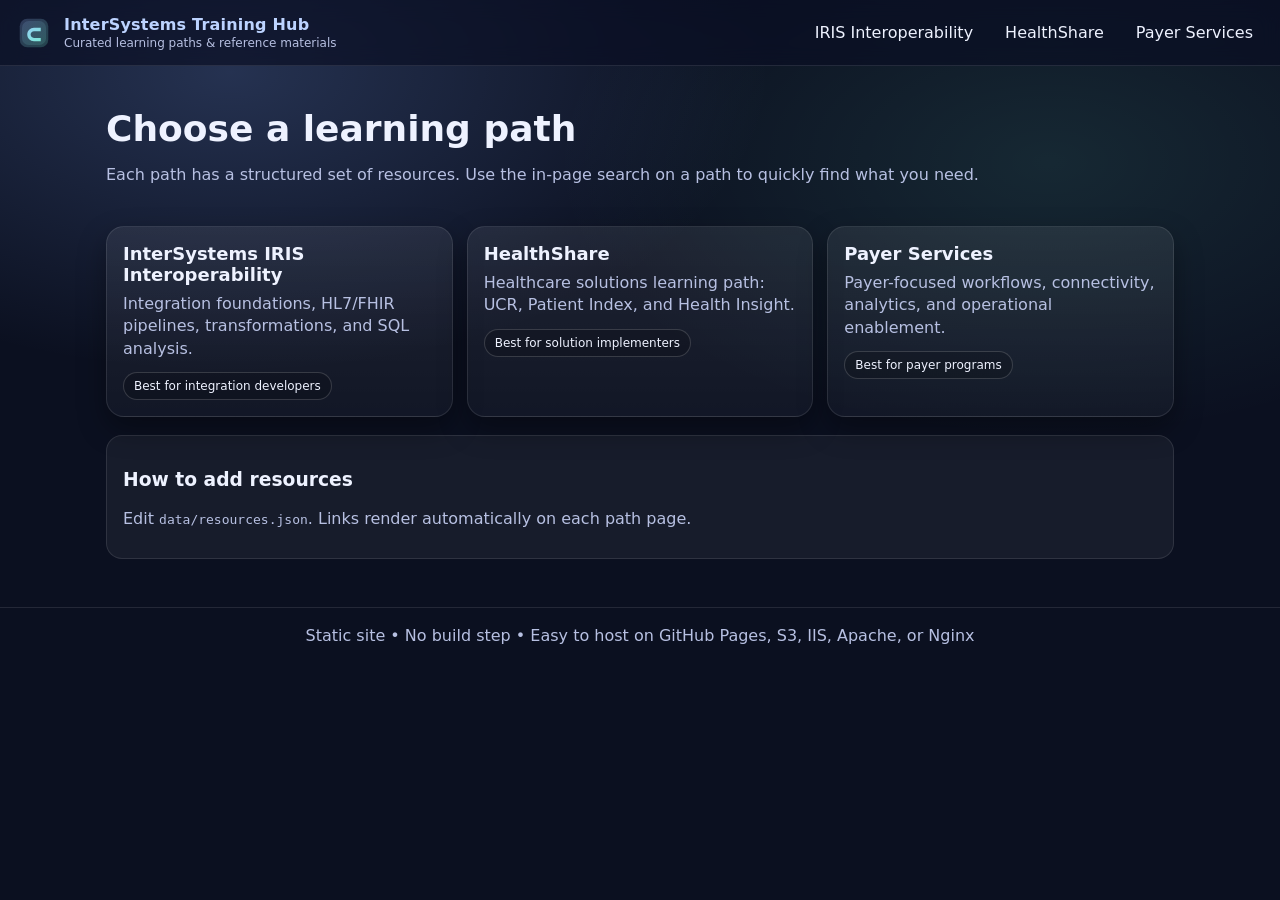
==== index.html @ f5359a51 "feat: initial code commit" ====
<!doctype html>
<html lang="en">
<head>
  <meta charset="utf-8" />
  <meta name="viewport" content="width=device-width,initial-scale=1" />
  <title>InterSystems Training Hub</title>
  <link rel="icon" href="assets/logo.svg" />
  <link rel="stylesheet" href="css/styles.css" />
  <meta name="description" content="A static hub of learning paths and curated training materials for InterSystems technologies." />
</head>
<body>
  <header class="site-header">
    <a class="brand" href="index.html" aria-label="Go to home">
      <img src="assets/logo.svg" alt="" class="brand-logo" />
      <div class="brand-text">
        <div class="brand-title">InterSystems Training Hub</div>
        <div class="brand-subtitle">Curated learning paths & reference materials</div>
      </div>
    </a>

    <nav class="top-nav" aria-label="Primary">
      <a href="paths/iris-interoperability.html">IRIS Interoperability</a>
      <a href="paths/healthshare.html">HealthShare</a>
      <a href="paths/payer-services.html">Payer Services</a>
    </nav>
  </header>

  <main class="container">
    <section class="hero">
      <h1>Choose a learning path</h1>
      <p class="muted">
        Each path has a structured set of resources. Use the in-page search on a path to quickly find what you need.
      </p>
    </section>

    <section class="grid">
      <a class="card" href="paths/iris-interoperability.html">
        <h2>InterSystems IRIS Interoperability</h2>
        <p>Integration foundations, HL7/FHIR pipelines, transformations, and SQL analysis.</p>
        <span class="pill">Best for integration developers</span>
      </a>

      <a class="card" href="paths/healthshare.html">
        <h2>HealthShare</h2>
        <p>Healthcare solutions learning path: UCR, Patient Index, and Health Insight.</p>
        <span class="pill">Best for solution implementers</span>
      </a>

      <a class="card" href="paths/payer-services.html">
        <h2>Payer Services</h2>
        <p>Payer-focused workflows, connectivity, analytics, and operational enablement.</p>
        <span class="pill">Best for payer programs</span>
      </a>
    </section>

    <section class="note">
      <h3>How to add resources</h3>
      <p class="muted">
        Edit <code>data/resources.json</code>. Links render automatically on each path page.
      </p>
    </section>
  </main>

  <footer class="site-footer">
    <div class="muted">Static site • No build step • Easy to host on GitHub Pages, S3, IIS, Apache, or Nginx</div>
  </footer>

  <script src="js/app.js" defer></script>
</body>
</html>
---- css/styles.css ----
:root{
    --bg: #0b1020;
    --panel: #111836;
    --panel2: #0f1530;
    --text: #eef2ff;
    --muted: #b7c0e2;
    --border: rgba(255,255,255,.10);
    --border2: rgba(255,255,255,.16);
    --link: #bcd3ff;
    --shadow: 0 12px 28px rgba(0,0,0,.35);
  }
  
  *{ box-sizing: border-box; }
  html,body{ height: 100%; }
  body{
    margin: 0;
    font-family: ui-sans-serif, system-ui, -apple-system, Segoe UI, Roboto, Helvetica, Arial, "Apple Color Emoji","Segoe UI Emoji";
    background: radial-gradient(900px 500px at 18% 8%, rgba(130,170,255,.22), transparent 60%),
                radial-gradient(900px 500px at 82% 18%, rgba(120,255,220,.10), transparent 55%),
                var(--bg);
    color: var(--text);
  }
  
  a{ color: var(--link); text-decoration: none; }
  a:hover{ text-decoration: underline; }
  
  .container{
    max-width: 1100px;
    margin: 0 auto;
    padding: 24px 16px 48px;
  }
  
  .site-header{
    position: sticky;
    top: 0;
    z-index: 10;
    backdrop-filter: blur(10px);
    background: rgba(10, 15, 35, .66);
    border-bottom: 1px solid var(--border);
    display: flex;
    gap: 16px;
    align-items: center;
    justify-content: space-between;
    padding: 14px 16px;
  }
  
  .brand{
    display: flex;
    gap: 12px;
    align-items: center;
    min-width: 220px;
  }
  .brand-logo{ width: 36px; height: 36px; }
  .brand-title{ font-weight: 700; letter-spacing: .2px; }
  .brand-subtitle{ font-size: 12px; color: var(--muted); margin-top: 2px; }
  
  .top-nav{
    display: flex;
    gap: 10px;
    flex-wrap: wrap;
    justify-content: flex-end;
  }
  .top-nav a{
    padding: 8px 10px;
    border: 1px solid transparent;
    border-radius: 999px;
    color: var(--text);
    background: transparent;
  }
  .top-nav a:hover{
    border-color: var(--border2);
    text-decoration: none;
  }
  .top-nav a.active{
    background: rgba(255,255,255,.08);
    border-color: var(--border2);
  }
  
  .hero{
    padding: 18px 0 8px;
  }
  .hero h1{
    font-size: clamp(26px, 3vw, 36px);
    margin: 0 0 8px;
  }
  .muted{ color: var(--muted); }
  
  .grid{
    display: grid;
    grid-template-columns: repeat(12, 1fr);
    gap: 14px;
    margin-top: 18px;
  }
  .card{
    grid-column: span 12;
    background: linear-gradient(180deg, rgba(255,255,255,.08), rgba(255,255,255,.03));
    border: 1px solid var(--border);
    border-radius: 18px;
    padding: 16px;
    box-shadow: var(--shadow);
    transition: transform .12s ease, border-color .12s ease;
  }
  .card:hover{
    transform: translateY(-2px);
    border-color: var(--border2);
    text-decoration: none;
  }
  .card h2{ margin: 0 0 8px; font-size: 18px; color: var(--text); }
  .card p{ margin: 0 0 12px; color: var(--muted); line-height: 1.4; }
  .pill{
    display: inline-block;
    padding: 6px 10px;
    border-radius: 999px;
    border: 1px solid var(--border2);
    background: rgba(0,0,0,.16);
    color: var(--text);
    font-size: 12px;
  }
  
  .note{
    margin-top: 18px;
    background: rgba(255,255,255,.05);
    border: 1px solid var(--border);
    border-radius: 16px;
    padding: 14px 16px;
  }
  
  .path-header h1{
    margin: 8px 0 6px;
    font-size: clamp(24px, 3vw, 34px);
  }
  .toolbar{
    display: flex;
    gap: 10px;
    flex-wrap: wrap;
    align-items: center;
    margin-top: 14px;
  }
  .search{
    flex: 1 1 320px;
  }
  .search input{
    width: 100%;
    padding: 11px 12px;
    border-radius: 12px;
    border: 1px solid var(--border2);
    background: rgba(0,0,0,.22);
    color: var(--text);
    outline: none;
  }
  .search input::placeholder{ color: rgba(238,242,255,.65); }
  
  .btn{
    padding: 10px 12px;
    border-radius: 12px;
    border: 1px solid var(--border2);
    background: rgba(255,255,255,.06);
    color: var(--text);
    cursor: pointer;
  }
  .btn:hover{ background: rgba(255,255,255,.10); }
  
  .resource-root{
    margin-top: 16px;
    display: grid;
    gap: 12px;
  }
  
  .section{
    background: rgba(255,255,255,.05);
    border: 1px solid var(--border);
    border-radius: 16px;
    overflow: clip;
  }
  .section summary{
    list-style: none;
    cursor: pointer;
    padding: 14px 16px;
    display: flex;
    align-items: center;
    justify-content: space-between;
    gap: 12px;
  }
  .section summary::-webkit-details-marker{ display:none; }
  .section-title{
    font-weight: 700;
  }
  .section-meta{
    font-size: 12px;
    color: var(--muted);
    white-space: nowrap;
  }
  .section-body{
    border-top: 1px solid var(--border);
    padding: 10px 16px 14px;
  }
  
  .items{
    display: grid;
    gap: 10px;
    margin-top: 8px;
  }
  .item{
    border: 1px solid var(--border);
    border-radius: 14px;
    padding: 12px 12px;
    background: rgba(0,0,0,.14);
  }
  .item-top{
    display: flex;
    align-items: flex-start;
    justify-content: space-between;
    gap: 10px;
  }
  .item-title{
    font-weight: 650;
    margin: 0;
  }
  .item-tags{
    display: flex;
    gap: 6px;
    flex-wrap: wrap;
    justify-content: flex-end;
  }
  .tag{
    font-size: 11px;
    padding: 4px 8px;
    border-radius: 999px;
    border: 1px solid var(--border2);
    background: rgba(255,255,255,.04);
    color: var(--text);
  }
  .item-desc{
    margin: 8px 0 0;
    color: var(--muted);
    line-height: 1.45;
  }
  
  .item-links{
    margin-top: 10px;
    display: flex;
    flex-wrap: wrap;
    gap: 8px;
  }
  .linkbtn{
    display: inline-flex;
    align-items: center;
    gap: 8px;
    padding: 8px 10px;
    border-radius: 12px;
    border: 1px solid var(--border2);
    background: rgba(255,255,255,.06);
    color: var(--text);
  }
  .linkbtn:hover{ text-decoration: none; background: rgba(255,255,255,.10); }
  .linkbtn img{ width: 14px; height: 14px; opacity: .92; }
  
  .site-footer{
    padding: 18px 16px 28px;
    border-top: 1px solid var(--border);
    color: var(--muted);
    text-align: center;
  }
  
  .sr-only{
    position:absolute;
    width:1px;height:1px;
    padding:0;margin:-1px;
    overflow:hidden;clip:rect(0,0,0,0);
    white-space:nowrap;border:0;
  }
  
  @media (min-width: 860px){
    .card{ grid-column: span 4; }
  }
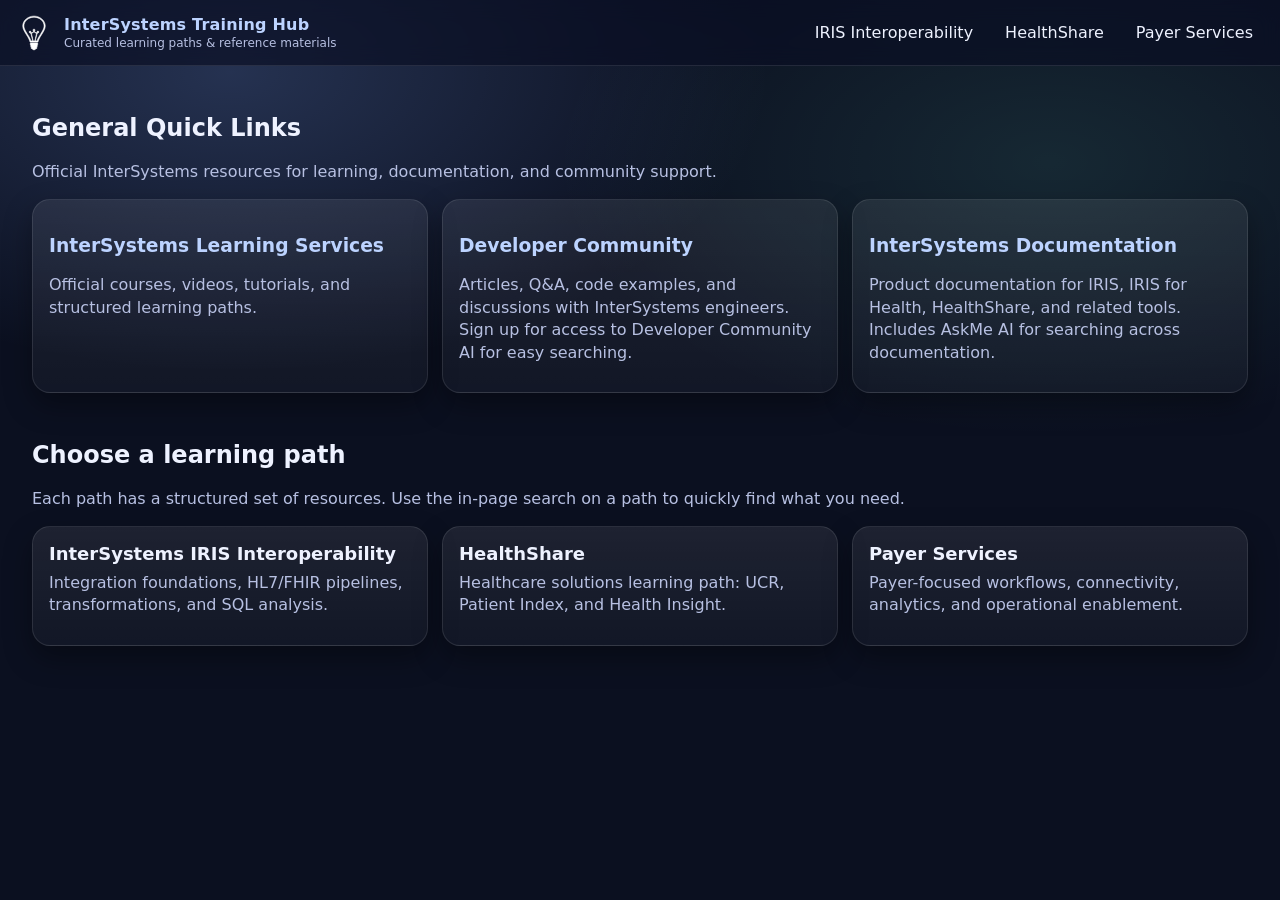
==== commit 89ec59f5: "feat: more styling and relevant IRIS links" ====
--- a/index.html
+++ b/index.html
@@ -25,45 +25,62 @@
     </nav>
   </header>
 
-  <main class="container">
-    <section class="hero">
-      <h1>Choose a learning path</h1>
-      <p class="muted">
-        Each path has a structured set of resources. Use the in-page search on a path to quickly find what you need.
-      </p>
-    </section>
+  <main>
+    <!-- Full-width: Quick Links + Learning Paths -->
+    <div class="full-width">
+      <section class="quicklinks">
+        <h1>General Quick Links</h1>
+        <p class="muted">
+          Official InterSystems resources for learning, documentation, and community support.
+        </p>
 
-    <section class="grid">
-      <a class="card" href="paths/iris-interoperability.html">
-        <h2>InterSystems IRIS Interoperability</h2>
-        <p>Integration foundations, HL7/FHIR pipelines, transformations, and SQL analysis.</p>
-        <span class="pill">Best for integration developers</span>
-      </a>
+        <div class="grid">
+          <a class="card" href="https://learning.intersystems.com" target="_blank" rel="noopener">
+            <h3>InterSystems Learning Services</h3>
+            <p>Official courses, videos, tutorials, and structured learning paths.</p>
+          </a>
 
-      <a class="card" href="paths/healthshare.html">
-        <h2>HealthShare</h2>
-        <p>Healthcare solutions learning path: UCR, Patient Index, and Health Insight.</p>
-        <span class="pill">Best for solution implementers</span>
-      </a>
+          <a class="card" href="https://community.intersystems.com" target="_blank" rel="noopener">
+            <h3>Developer Community</h3>
+            <p>Articles, Q&amp;A, code examples, and discussions with InterSystems engineers. Sign up for access to Developer Community AI for easy searching.</p>
+          </a>
 
-      <a class="card" href="paths/payer-services.html">
-        <h2>Payer Services</h2>
-        <p>Payer-focused workflows, connectivity, analytics, and operational enablement.</p>
-        <span class="pill">Best for payer programs</span>
-      </a>
-    </section>
+          <a class="card" href="https://docs.intersystems.com" target="_blank" rel="noopener">
+            <h3>InterSystems Documentation</h3>
+            <p>Product documentation for IRIS, IRIS for Health, HealthShare, and related tools. Includes AskMe AI for searching across documentation.</p>
+          </a>
+        </div>
+      </section>
+      </div>
 
-    <section class="note">
-      <h3>How to add resources</h3>
-      <p class="muted">
-        Edit <code>data/resources.json</code>. Links render automatically on each path page.
-      </p>
-    </section>
+      
+      <div class="full-width">
+
+      <section class="quicklinks">
+        <h1>Choose a learning path</h1>
+        <p class="muted">
+          Each path has a structured set of resources. Use the in-page search on a path to quickly find what you need.
+        </p>
+      
+      <section class="grid" aria-label="Learning paths">
+        <a class="card" href="paths/iris-interoperability.html">
+          <h2>InterSystems IRIS Interoperability</h2>
+          <p>Integration foundations, HL7/FHIR pipelines, transformations, and SQL analysis.</p>
+        </a>
+
+        <a class="card" href="paths/healthshare.html">
+          <h2>HealthShare</h2>
+          <p>Healthcare solutions learning path: UCR, Patient Index, and Health Insight.</p>
+        </a>
+
+        <a class="card" href="paths/payer-services.html">
+          <h2>Payer Services</h2>
+          <p>Payer-focused workflows, connectivity, analytics, and operational enablement.</p>
+        </a>
+      </section>
+      </section>
+    </div>
   </main>
-
-  <footer class="site-footer">
-    <div class="muted">Static site • No build step • Easy to host on GitHub Pages, S3, IIS, Apache, or Nginx</div>
-  </footer>
 
   <script src="js/app.js" defer></script>
 </body>
--- a/css/styles.css
+++ b/css/styles.css
@@ -1,276 +1,455 @@
 :root{
-    --bg: #0b1020;
-    --panel: #111836;
-    --panel2: #0f1530;
-    --text: #eef2ff;
-    --muted: #b7c0e2;
-    --border: rgba(255,255,255,.10);
-    --border2: rgba(255,255,255,.16);
-    --link: #bcd3ff;
-    --shadow: 0 12px 28px rgba(0,0,0,.35);
+  --bg:#0b1020;
+  --panel:#111836;
+  --panel2:#0f1530;
+  --text:#eef2ff;
+  --muted:#b7c0e2;
+  --border:rgba(255,255,255,.10);
+  --border2:rgba(255,255,255,.16);
+  --link:#bcd3ff;
+  --shadow:0 12px 28px rgba(0,0,0,.35);
+}
+
+*{ box-sizing:border-box; }
+html,body{ height:100%; }
+
+body{
+  margin:0;
+  font-family:ui-sans-serif,system-ui,-apple-system,"Segoe UI",Roboto,Helvetica,Arial,"Apple Color Emoji","Segoe UI Emoji";
+  background:
+    radial-gradient(900px 500px at 18% 8%, rgba(130,170,255,.22), transparent 60%),
+    radial-gradient(900px 500px at 82% 18%, rgba(120,255,220,.10), transparent 55%),
+    var(--bg);
+  background-attachment:fixed;
+  background-repeat:no-repeat;
+  background-size:cover;
+  color:var(--text);
+}
+
+a{ color:var(--link); text-decoration:none; }
+a:hover{ text-decoration:underline; }
+
+.container{
+  margin:0 auto;
+  padding:24px 16px 48px;
+  width:100%;
+}
+
+/* Header */
+.site-header{
+  position:sticky;
+  top:0;
+  z-index:10;
+  backdrop-filter:blur(10px);
+  background:rgba(10,15,35,.66);
+  border-bottom:1px solid var(--border);
+  display:flex;
+  gap:16px;
+  align-items:center;
+  justify-content:space-between;
+  padding:14px 16px;
+}
+
+.brand{
+  display:flex;
+  gap:12px;
+  align-items:center;
+  min-width:220px;
+}
+
+.site-header .brand,
+.site-header .brand:hover,
+.site-header .brand:focus{
+  text-decoration:none;
+}
+
+.brand-logo{ width:36px; height:36px; }
+.brand-title{ font-weight:700; letter-spacing:.2px; }
+.brand-subtitle{ font-size:12px; color:var(--muted); margin-top:2px; }
+
+.top-nav{
+  display:flex;
+  gap:10px;
+  flex-wrap:wrap;
+  justify-content:flex-end;
+}
+.top-nav a{
+  padding:8px 10px;
+  border:1px solid transparent;
+  border-radius:999px;
+  color:var(--text);
+  background:transparent;
+}
+.top-nav a:hover{
+  border-color:var(--border2);
+  text-decoration:none;
+}
+.top-nav a.active{
+  background:rgba(255,255,255,.08);
+  border-color:var(--border2);
+}
+
+/* Hero / misc */
+.hero{ padding:18px 0 8px; }
+.hero h1{
+  font-size:clamp(26px,3vw,36px);
+  margin:0 0 8px;
+}
+.muted{ color:var(--muted); }
+
+/* Card grid (homepage cards) */
+.grid{
+  display:grid;
+  grid-template-columns:repeat(12,1fr);
+  gap:14px;
+  margin-top:18px;
+}
+.card{
+  grid-column:span 12;
+  background:linear-gradient(180deg, rgba(255,255,255,.08), rgba(255,255,255,.03));
+  border:1px solid var(--border);
+  border-radius:18px;
+  padding:16px;
+  box-shadow:var(--shadow);
+  transition:transform .12s ease, border-color .12s ease;
+}
+.card:hover{
+  transform:translateY(-2px);
+  border-color:var(--border2);
+  text-decoration:none;
+}
+.card h2{ margin:0 0 8px; font-size:18px; color:var(--text); }
+.card p{ margin:0 0 12px; color:var(--muted); line-height:1.4; }
+
+.pill{
+  display:inline-block;
+  padding:6px 10px;
+  border-radius:999px;
+  border:1px solid var(--border2);
+  background:rgba(0,0,0,.16);
+  color:var(--text);
+  font-size:12px;
+}
+
+.note{
+  margin-top:18px;
+  background:rgba(255,255,255,.05);
+  border:1px solid var(--border);
+  border-radius:16px;
+  padding:14px 16px;
+}
+
+/* Page header + toolbar (resource pages) */
+.page-header{
+  width:100%;
+  display:block;
+  margin-bottom:16px;
+}
+
+.path-header{
+  width:100%;
+  margin-bottom:12px;
+  border-bottom:1px solid var(--border);
+  padding-bottom:12px;
+}
+.path-header h1{
+  margin:8px 0 6px;
+  font-size:clamp(24px,3vw,34px);
+}
+
+.toolbar,
+.toolbar--full{
+  display:flex;
+  gap:10px;
+  flex-wrap:wrap;
+  align-items:center;
+  width:100%;
+  margin-top:12px;
+}
+
+.search{ flex:1 1 320px; }
+.search input{
+  width:100%;
+  padding:11px 12px;
+  border-radius:12px;
+  border:1px solid var(--border2);
+  background:rgba(0,0,0,.22);
+  color:var(--text);
+  outline:none;
+}
+.search input::placeholder{ color:rgba(238,242,255,.65); }
+
+.btn{
+  padding:10px 12px;
+  border-radius:12px;
+  border:1px solid var(--border2);
+  background:rgba(255,255,255,.06);
+  color:var(--text);
+  cursor:pointer;
+}
+.btn:hover{ background:rgba(255,255,255,.10); }
+
+/* Resources (single-column stacking) */
+.resource-root{
+  margin-top:16px;
+  display:block;
+  width:100%;
+}
+
+.section{
+  background:rgba(255,255,255,.05);
+  border:1px solid var(--border);
+  border-radius:16px;
+  overflow:clip;
+  width:100%;
+  max-width:100%;
+  margin-bottom:0.5em;
+}
+.section summary{
+  list-style:none;
+  cursor:pointer;
+  padding:14px 16px;
+  display:flex;
+  align-items:center;
+  justify-content:space-between;
+  gap:12px;
+}
+.section summary::-webkit-details-marker{ display:none; }
+.section-title{ font-weight:700; }
+.section-meta{
+  font-size:12px;
+  color:var(--muted);
+  white-space:nowrap;
+}
+.section-body{
+  border-top:1px solid var(--border);
+  padding:10px 16px 14px;
+  display:block;
+}
+
+/* Item list */
+.items{
+  display:flex;
+  flex-direction:column;
+  gap:0.5em;
+  margin-top:8px;
+}
+
+/* Single source of truth for .item */
+.item{
+  width:100%;
+  max-width:100%;
+  position:relative;
+  border:1px solid var(--border);
+  border-radius:14px;
+  padding:14px;        /* slightly roomier */
+  background:rgba(0,0,0,.14);
+  transition:background .15s ease, transform .15s ease, box-shadow .15s ease, border-color .15s ease;
+  -webkit-tap-highlight-color:transparent;
+}
+
+/* Entire item highlights (and ONLY the item) on hover */
+.item:hover{
+  background:rgba(255,255,255,.045);
+  transform:translateY(-3px);
+  box-shadow:0 14px 36px rgba(0,0,0,.32);
+  border-color:var(--border2);
+}
+
+/* If your item is an anchor, keep it looking like a card */
+.item,
+.item:hover,
+.item:visited{
+  color:inherit;
+  text-decoration:none;
+}
+
+.item-top{
+  display:flex;
+  align-items:flex-start;
+  justify-content:space-between;
+  gap:10px;
+}
+.item-title{ font-weight:650; margin:0; }
+
+.item-tags{
+  display:flex;
+  gap:6px;
+  flex-wrap:wrap;
+  justify-content:flex-end;
+}
+.tag{
+  font-size:11px;
+  padding:4px 8px;
+  border-radius:999px;
+  border:1px solid var(--border2);
+  background:rgba(255,255,255,.04);
+  color:var(--text);
+}
+.item-desc{
+  margin:8px 0 0;
+  color:var(--muted);
+  line-height:1.45;
+}
+
+.item-links{
+  margin-top:8px;
+  display:flex;
+  flex-wrap:wrap;
+  gap:8px;
+}
+
+/* Remove inner hover/focus highlighting (no separate highlight inside .item) */
+.item .item-inner{
+  padding:0;                 /* no separate card-inside-card */
+  border-radius:0;
+  background:transparent;
+  box-shadow:none;
+  transform:none;
+  transition:none;
+}
+
+.item.linkable:hover .item-inner,
+.item.linkable:focus-within .item-inner,
+.item.linkable:focus-visible .item-inner{
+  background:transparent !important;
+  box-shadow:none !important;
+  transform:none !important;
+}
+
+/* Also prevent badge from independently animating/highlighting */
+.item.linkable:hover .badge-left,
+.item.linkable:focus-within .badge-left,
+.item.linkable:focus-visible .badge-left{
+  filter:none !important;
+  transform:translateY(-50%) !important;
+}
+
+/* Keep badge positioning (static) */
+.badge-left{
+  position:absolute;
+  right:12px;
+  top:50%;
+  transform:translateY(-50%);
+  min-width:56px;
+  padding:6px 8px;
+  border-radius:10px;
+  font-size:12px;
+  font-weight:700;
+  text-align:center;
+  line-height:1;
+  border:1px solid var(--border2);
+  color:var(--text);
+  box-shadow:0 6px 18px rgba(0,0,0,.18);
+  z-index:4;
+}
+
+.badge--video{ background:linear-gradient(180deg,#94B9FF,#6FA8FF); color:#07203a; }
+.badge--course{ background:linear-gradient(180deg,#C9A3FF,#A678FF); color:#23143a; }
+.badge--docs{ background:linear-gradient(180deg,#BFEFD7,#8CE6C0); color:#052818; }
+.badge--exercise{ background:linear-gradient(180deg,#FFD6A6,#FFB46B); color:#2b1400; }
+
+/* Secondary link buttons inside item (no special hover highlight) */
+.item .linkbtn{
+  display:inline-flex;
+  align-items:center;
+  gap:8px;
+  padding:6px 8px;
+  border:none;
+  background:transparent;
+  color:var(--text);
+  font-weight:600;
+  border-radius:8px;
+  cursor:pointer;
+  text-decoration:none;
+  -webkit-tap-highlight-color:transparent;
+}
+.item .linkbtn img{ width:14px; height:14px; }
+
+/* Remove linkbtn hover highlight so only the .item changes */
+.item .linkbtn:hover{
+  background:transparent;
+  transform:none;
+}
+
+.item .linkbtn:focus{ outline:none; }
+.item .linkbtn:focus-visible{ box-shadow:none; }
+
+.item.linkable .linkbtn{ pointer-events:auto; }
+
+button::-moz-focus-inner,
+.item .linkbtn::-moz-focus-inner{
+  border:0;
+  padding:0;
+}
+
+/* Footer / helpers */
+.site-footer{
+  padding:18px 16px 28px;
+  border-top:1px solid var(--border);
+  color:var(--muted);
+  text-align:center;
+}
+
+.sr-only{
+  position:absolute;
+  width:1px;
+  height:1px;
+  padding:0;
+  margin:-1px;
+  overflow:hidden;
+  clip:rect(0,0,0,0);
+  white-space:nowrap;
+  border:0;
+}
+
+.quicklinks{ margin-top:3rem; }
+
+.full-width{
+  width:100vw;
+  margin-left:calc(50% - 50vw);
+  margin-right:calc(50% - 50vw);
+  padding:0 2rem;
+}
+
+/* ==============================
+   REMOVE SPACE FOR LEFT NAV
+   ============================== */
+
+/* Hide sidebar everywhere (so it can’t reserve space) */
+.side-nav{ display:none !important; }
+.side-nav{ margin-right:0; flex:0 0 auto; width:auto; }
+
+/* Make the main container single-column on desktop too */
+@media (min-width: 921px){
+  .container{
+    display:block;        /* was grid with 240px sidebar column */
+    max-width:1200px;     /* keep or remove if you want full-bleed */
   }
-  
-  *{ box-sizing: border-box; }
-  html,body{ height: 100%; }
-  body{
-    margin: 0;
-    font-family: ui-sans-serif, system-ui, -apple-system, Segoe UI, Roboto, Helvetica, Arial, "Apple Color Emoji","Segoe UI Emoji";
-    background: radial-gradient(900px 500px at 18% 8%, rgba(130,170,255,.22), transparent 60%),
-                radial-gradient(900px 500px at 82% 18%, rgba(120,255,220,.10), transparent 55%),
-                var(--bg);
-    color: var(--text);
+  .resource-root{ width:100%; }
+}
+
+/* Responsive */
+@media (min-width: 860px){
+  .card{ grid-column:span 4; }
+}
+
+@media (max-width: 920px){
+  .container{ display:block; }
+  .side-nav{ display:none !important; }
+  .resource-root{ margin-top:12px; }
+
+  .side-nav.open{ display:none !important; }
+
+  body.side-nav-active::before{
+    content:"";
+    position:fixed;
+    inset:0;
+    background:rgba(2,6,12,.45);
+    z-index:1100;
   }
-  
-  a{ color: var(--link); text-decoration: none; }
-  a:hover{ text-decoration: underline; }
-  
-  .container{
-    max-width: 1100px;
-    margin: 0 auto;
-    padding: 24px 16px 48px;
-  }
-  
-  .site-header{
-    position: sticky;
-    top: 0;
-    z-index: 10;
-    backdrop-filter: blur(10px);
-    background: rgba(10, 15, 35, .66);
-    border-bottom: 1px solid var(--border);
-    display: flex;
-    gap: 16px;
-    align-items: center;
-    justify-content: space-between;
-    padding: 14px 16px;
-  }
-  
-  .brand{
-    display: flex;
-    gap: 12px;
-    align-items: center;
-    min-width: 220px;
-  }
-  .brand-logo{ width: 36px; height: 36px; }
-  .brand-title{ font-weight: 700; letter-spacing: .2px; }
-  .brand-subtitle{ font-size: 12px; color: var(--muted); margin-top: 2px; }
-  
-  .top-nav{
-    display: flex;
-    gap: 10px;
-    flex-wrap: wrap;
-    justify-content: flex-end;
-  }
-  .top-nav a{
-    padding: 8px 10px;
-    border: 1px solid transparent;
-    border-radius: 999px;
-    color: var(--text);
-    background: transparent;
-  }
-  .top-nav a:hover{
-    border-color: var(--border2);
-    text-decoration: none;
-  }
-  .top-nav a.active{
-    background: rgba(255,255,255,.08);
-    border-color: var(--border2);
-  }
-  
-  .hero{
-    padding: 18px 0 8px;
-  }
-  .hero h1{
-    font-size: clamp(26px, 3vw, 36px);
-    margin: 0 0 8px;
-  }
-  .muted{ color: var(--muted); }
-  
-  .grid{
-    display: grid;
-    grid-template-columns: repeat(12, 1fr);
-    gap: 14px;
-    margin-top: 18px;
-  }
-  .card{
-    grid-column: span 12;
-    background: linear-gradient(180deg, rgba(255,255,255,.08), rgba(255,255,255,.03));
-    border: 1px solid var(--border);
-    border-radius: 18px;
-    padding: 16px;
-    box-shadow: var(--shadow);
-    transition: transform .12s ease, border-color .12s ease;
-  }
-  .card:hover{
-    transform: translateY(-2px);
-    border-color: var(--border2);
-    text-decoration: none;
-  }
-  .card h2{ margin: 0 0 8px; font-size: 18px; color: var(--text); }
-  .card p{ margin: 0 0 12px; color: var(--muted); line-height: 1.4; }
-  .pill{
-    display: inline-block;
-    padding: 6px 10px;
-    border-radius: 999px;
-    border: 1px solid var(--border2);
-    background: rgba(0,0,0,.16);
-    color: var(--text);
-    font-size: 12px;
-  }
-  
-  .note{
-    margin-top: 18px;
-    background: rgba(255,255,255,.05);
-    border: 1px solid var(--border);
-    border-radius: 16px;
-    padding: 14px 16px;
-  }
-  
-  .path-header h1{
-    margin: 8px 0 6px;
-    font-size: clamp(24px, 3vw, 34px);
-  }
-  .toolbar{
-    display: flex;
-    gap: 10px;
-    flex-wrap: wrap;
-    align-items: center;
-    margin-top: 14px;
-  }
-  .search{
-    flex: 1 1 320px;
-  }
-  .search input{
-    width: 100%;
-    padding: 11px 12px;
-    border-radius: 12px;
-    border: 1px solid var(--border2);
-    background: rgba(0,0,0,.22);
-    color: var(--text);
-    outline: none;
-  }
-  .search input::placeholder{ color: rgba(238,242,255,.65); }
-  
-  .btn{
-    padding: 10px 12px;
-    border-radius: 12px;
-    border: 1px solid var(--border2);
-    background: rgba(255,255,255,.06);
-    color: var(--text);
-    cursor: pointer;
-  }
-  .btn:hover{ background: rgba(255,255,255,.10); }
-  
-  .resource-root{
-    margin-top: 16px;
-    display: grid;
-    gap: 12px;
-  }
-  
-  .section{
-    background: rgba(255,255,255,.05);
-    border: 1px solid var(--border);
-    border-radius: 16px;
-    overflow: clip;
-  }
-  .section summary{
-    list-style: none;
-    cursor: pointer;
-    padding: 14px 16px;
-    display: flex;
-    align-items: center;
-    justify-content: space-between;
-    gap: 12px;
-  }
-  .section summary::-webkit-details-marker{ display:none; }
-  .section-title{
-    font-weight: 700;
-  }
-  .section-meta{
-    font-size: 12px;
-    color: var(--muted);
-    white-space: nowrap;
-  }
-  .section-body{
-    border-top: 1px solid var(--border);
-    padding: 10px 16px 14px;
-  }
-  
-  .items{
-    display: grid;
-    gap: 10px;
-    margin-top: 8px;
-  }
-  .item{
-    border: 1px solid var(--border);
-    border-radius: 14px;
-    padding: 12px 12px;
-    background: rgba(0,0,0,.14);
-  }
-  .item-top{
-    display: flex;
-    align-items: flex-start;
-    justify-content: space-between;
-    gap: 10px;
-  }
-  .item-title{
-    font-weight: 650;
-    margin: 0;
-  }
-  .item-tags{
-    display: flex;
-    gap: 6px;
-    flex-wrap: wrap;
-    justify-content: flex-end;
-  }
-  .tag{
-    font-size: 11px;
-    padding: 4px 8px;
-    border-radius: 999px;
-    border: 1px solid var(--border2);
-    background: rgba(255,255,255,.04);
-    color: var(--text);
-  }
-  .item-desc{
-    margin: 8px 0 0;
-    color: var(--muted);
-    line-height: 1.45;
-  }
-  
-  .item-links{
-    margin-top: 10px;
-    display: flex;
-    flex-wrap: wrap;
-    gap: 8px;
-  }
-  .linkbtn{
-    display: inline-flex;
-    align-items: center;
-    gap: 8px;
-    padding: 8px 10px;
-    border-radius: 12px;
-    border: 1px solid var(--border2);
-    background: rgba(255,255,255,.06);
-    color: var(--text);
-  }
-  .linkbtn:hover{ text-decoration: none; background: rgba(255,255,255,.10); }
-  .linkbtn img{ width: 14px; height: 14px; opacity: .92; }
-  
-  .site-footer{
-    padding: 18px 16px 28px;
-    border-top: 1px solid var(--border);
-    color: var(--muted);
-    text-align: center;
-  }
-  
-  .sr-only{
-    position:absolute;
-    width:1px;height:1px;
-    padding:0;margin:-1px;
-    overflow:hidden;clip:rect(0,0,0,0);
-    white-space:nowrap;border:0;
-  }
-  
-  @media (min-width: 860px){
-    .card{ grid-column: span 4; }
-  }
-  +}
+
+@media (max-width: 640px){
+  .badge-left{ right:10px; min-width:50px; padding:5px 6px; }
+}
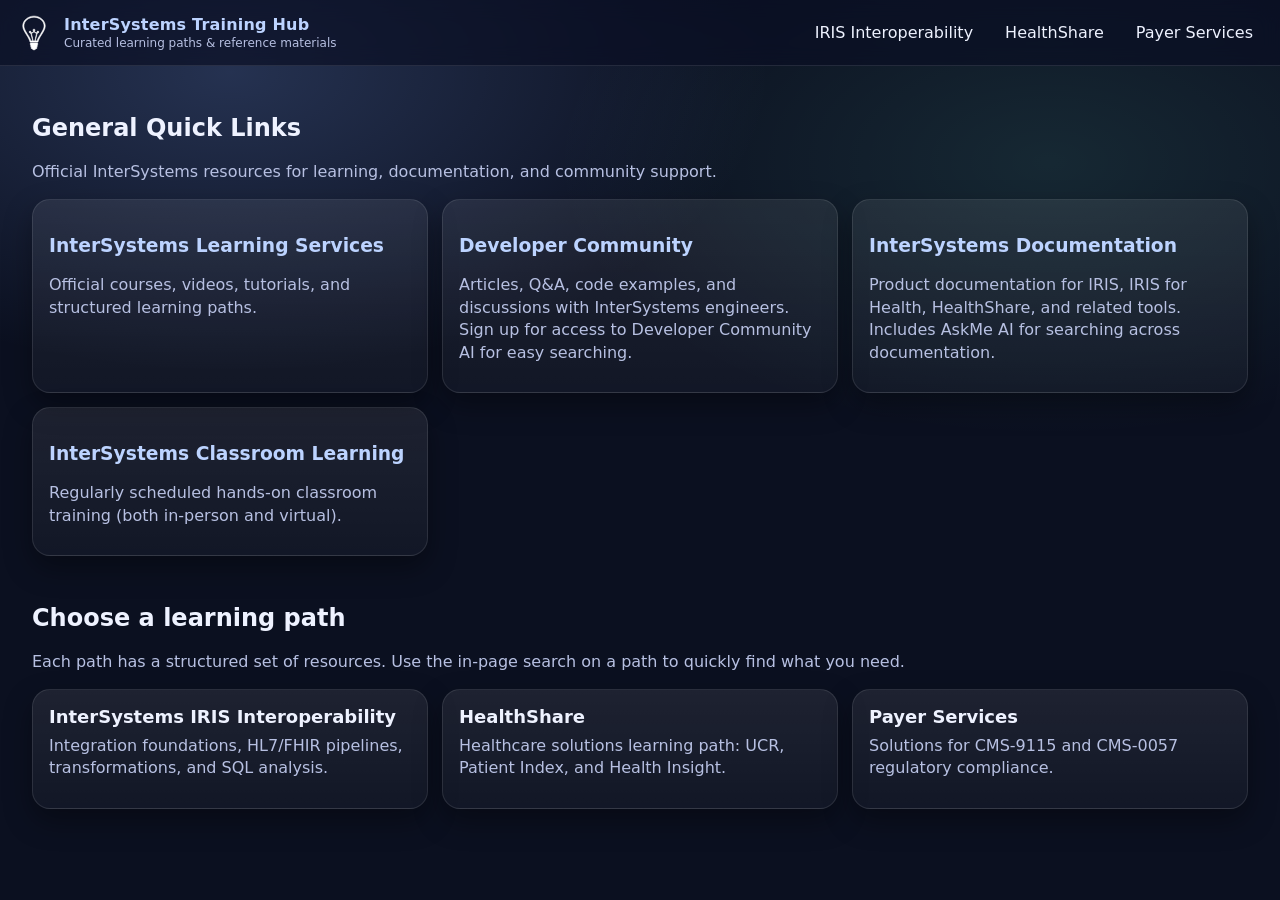
==== commit 9ae8900d: "feat: links and sections for healthshare" ====
--- a/index.html
+++ b/index.html
@@ -49,6 +49,11 @@
             <h3>InterSystems Documentation</h3>
             <p>Product documentation for IRIS, IRIS for Health, HealthShare, and related tools. Includes AskMe AI for searching across documentation.</p>
           </a>
+
+          <a class="card" href="https://learning.intersystems.com/course/view.php?id=245" target="_blank" rel="noopener">
+            <h3>InterSystems Classroom Learning</h3>
+            <p>Regularly scheduled hands-on classroom training (both in-person and virtual).</p>
+          </a>
         </div>
       </section>
       </div>
@@ -75,7 +80,7 @@
 
         <a class="card" href="paths/payer-services.html">
           <h2>Payer Services</h2>
-          <p>Payer-focused workflows, connectivity, analytics, and operational enablement.</p>
+          <p>Solutions for CMS-9115 and CMS-0057 regulatory compliance.</p>
         </a>
       </section>
       </section>
--- a/css/styles.css
+++ b/css/styles.css
@@ -348,6 +348,11 @@
 .badge--course{ background:linear-gradient(180deg,#C9A3FF,#A678FF); color:#23143a; }
 .badge--docs{ background:linear-gradient(180deg,#BFEFD7,#8CE6C0); color:#052818; }
 .badge--exercise{ background:linear-gradient(180deg,#FFD6A6,#FFB46B); color:#2b1400; }
+.badge--article {
+  background: linear-gradient(180deg, #FFD6E7, #FF9EC5);
+  color: #3a0a1f;
+}
+
 
 /* Secondary link buttons inside item (no special hover highlight) */
 .item .linkbtn{
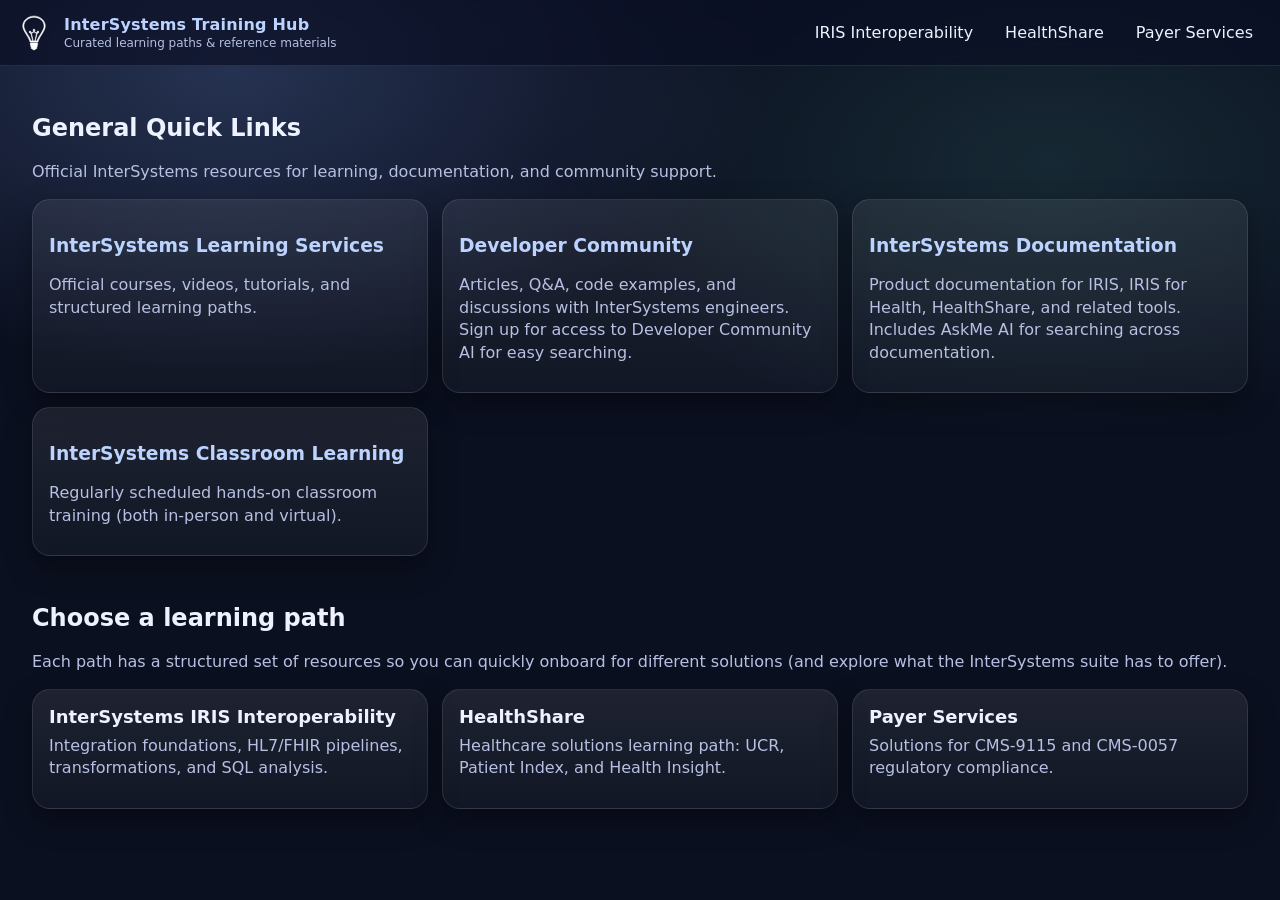
==== commit a0454ca9: "feat: updated intro page description for learning paths" ====
--- a/index.html
+++ b/index.html
@@ -64,7 +64,7 @@
       <section class="quicklinks">
         <h1>Choose a learning path</h1>
         <p class="muted">
-          Each path has a structured set of resources. Use the in-page search on a path to quickly find what you need.
+          Each path has a structured set of resources so you can quickly onboard for different solutions (and explore what the InterSystems suite has to offer).
         </p>
       
       <section class="grid" aria-label="Learning paths">
